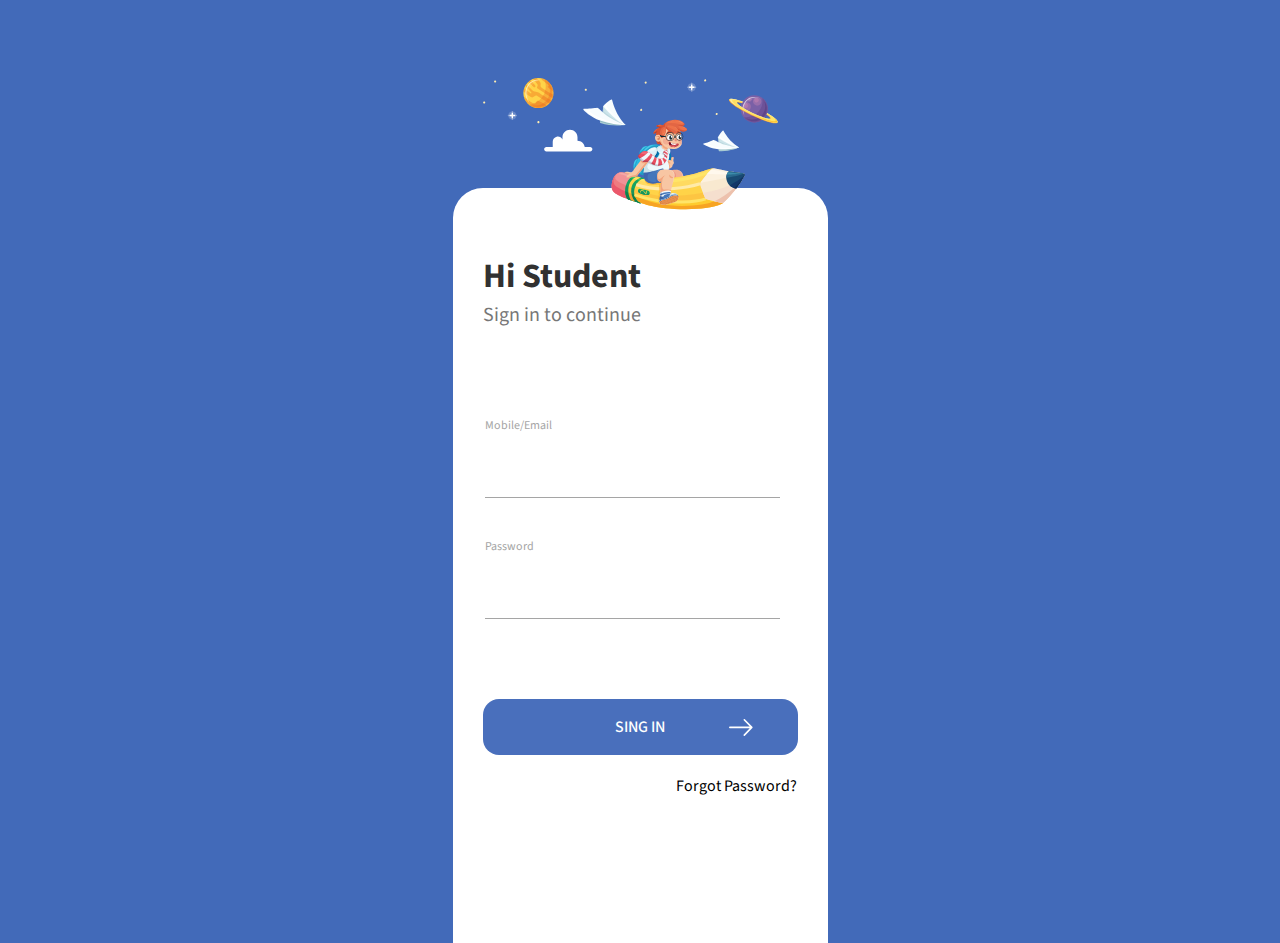
==== index.html @ 83f214ba "Rename login2.html to index.html" ====
<!DOCTYPE html>
<html lang="es">
<head>
    <meta charset="UTF-8">
    <meta http-equiv="X-UA-Compatible" content="IE=edge">
    <meta name="viewport" content="width=device-width, initial-scale=1.0">
    <title>login2</title>

    <link rel="stylesheet" href="css/movil-login2.css">

    <link rel="preconnect" href="https://fonts.googleapis.com">
    <link rel="preconnect" href="https://fonts.gstatic.com" crossorigin>
    <link href="https://fonts.googleapis.com/css2?family=Source+Sans+Pro:wght@200;400;700&display=swap" rel="stylesheet">
    <script src="https://cdnjs.cloudflare.com/ajax/libs/jquery/1.12.4/jquery.min.js"></script>

</head>
<body>

    <div class="login2-background">
        
        <section class="banner-login2">
            <section class="section1">
            <img class="banlogin_img" src="img/vector.svg" alt="">
            </section>

             <section class="section2">
            <h2>Hi Student</h2>
            <span>Sign in to continue</span>
             </section>

        </section>

        <section class="banner-login">
            <form class="formulario"></form>
            
                    <br><br> <br><br>
                    <label class="formulario_label">Mobile/Email <input  type="text"></label>
                    <label class="formulario_label">Password <input class="input_password"  type="password"></label>
                    <button>
                        SING IN
                        <img src="img/right.svg" alt="">
                    </button>
                    <label class="forgot-pass" >Forgot Password?</label>
                </section>
        

    </div>
    
</body>
</html>
---- css/movil-login2.css ----
*{
    margin:0;
    padding:0;
    box-sizing: border-box;
}

.banner-login2{
    max-width:375px;
    height:auto;
}

.login2-background{
    
    background-color:rgba(52, 95, 180, 0.931);
    padding-top:3rem;

    display:flex;
    flex-direction:column;
    align-items:center;

    font-family: 'Source Sans Pro', sans-serif; 

}



.banner-login2 img{
    align-self: flex-end;
    width:325.19px;
    height:161.33px;
    padding-left: 30px;
    margin-top:15px;


}

.section1{
    position:absolute;
    z-index: 3;
}

.section2{
    background-color:white;
    border-radius:30px 30px 0px 0px  ;
    width:375px;
    padding:0px 40px 0px 30px;
    position:relative;
    margin-top:140px;
    z-index: 1;

}

.banner-login2 h2{
    color:rgba(49, 49, 49, 1);
    font-size: 34px;
    padding:4rem 2rem 0rem 0rem;
}
.banner-login2 span{
    font-weight: normal;
    font-size: 20px;
    color:rgba(119, 119, 119, 1);
    padding:0rem 2rem 0rem 0rem;
}

.banner-login{
    max-width:375px;
    height:auto;
    background-color: #ffff;
   
  
    display:flex;
    flex-direction: column;
}

.formulario{
    width: 31.5rem;
    margin:auto;

    display:flex;
    flex-direction: column;
}

.formulario_label{
    font-size:12px;
    color:rgba(165, 165, 165, 1);

    display:flex;
    flex-direction:column;
    margin: 0rem 3rem 2.5rem 2rem;
}

.formulario_label input{
    width:100%;
    border:none;
    height:4rem;
    border-bottom: 1px solid rgba(165, 165, 165, 1);
    outline:none;
    font-size: 16px;

}

.input_password{
    height:auto;
    padding:0px 0px 0px 0px;
    width: 100%;
    position:asolute;
}

.formulario_label{
    position:relative;
    justify-content:space-around;

}

.formulario_label img{
    width:1.5rem;
    position:absolute;
    right:2.8rem;
   
}

.icon{
    display:block;
    height: 12.500717163085938px;
    width: 18.32000732421875px;
    right: 90px;
    margin:8px 0px 0px 0px;

}

.input_password{
    height:auto;
    padding:0px 0px 0px 0px;
    width: 100%;
    position:asolute;
}

.formulario_label{
    position:relative;
    justify-content:space-around;

}

.formulario_label img{
    width:1.5rem;
    position:absolute;
    right:2.8rem;
   
}

.icon{
    display:block;
    height: 12.500717163085938px;
    width: 18.32000732421875px;
    right: 90px;
    margin:8px 0px 0px 0px;

}

.banner-login button{
    font-family: 'Source Sans Pro', sans-serif;
    font-size:16px;
    height: 3.5rem;
    border-radius:1rem;
    background-color:rgba(52, 95, 180, 0.897);
    color:white;
    font-weight:500;
    margin: 40px 30px 0px 30px;
    border-style:none;
    cursor:pointer;

    display: flex;
    flex-direction:column;
    justify-content:center;
    align-items: center;

    position:relative;
}

.banner-login button img{
    width:1.5rem;
    position:absolute;
    right:2.8rem;
}

.forgot-pass{
    font-family: 'Source Sans Pro', sans-serif; 
    align-self: flex-end;
    margin:20px 31px 146px 0px;
}
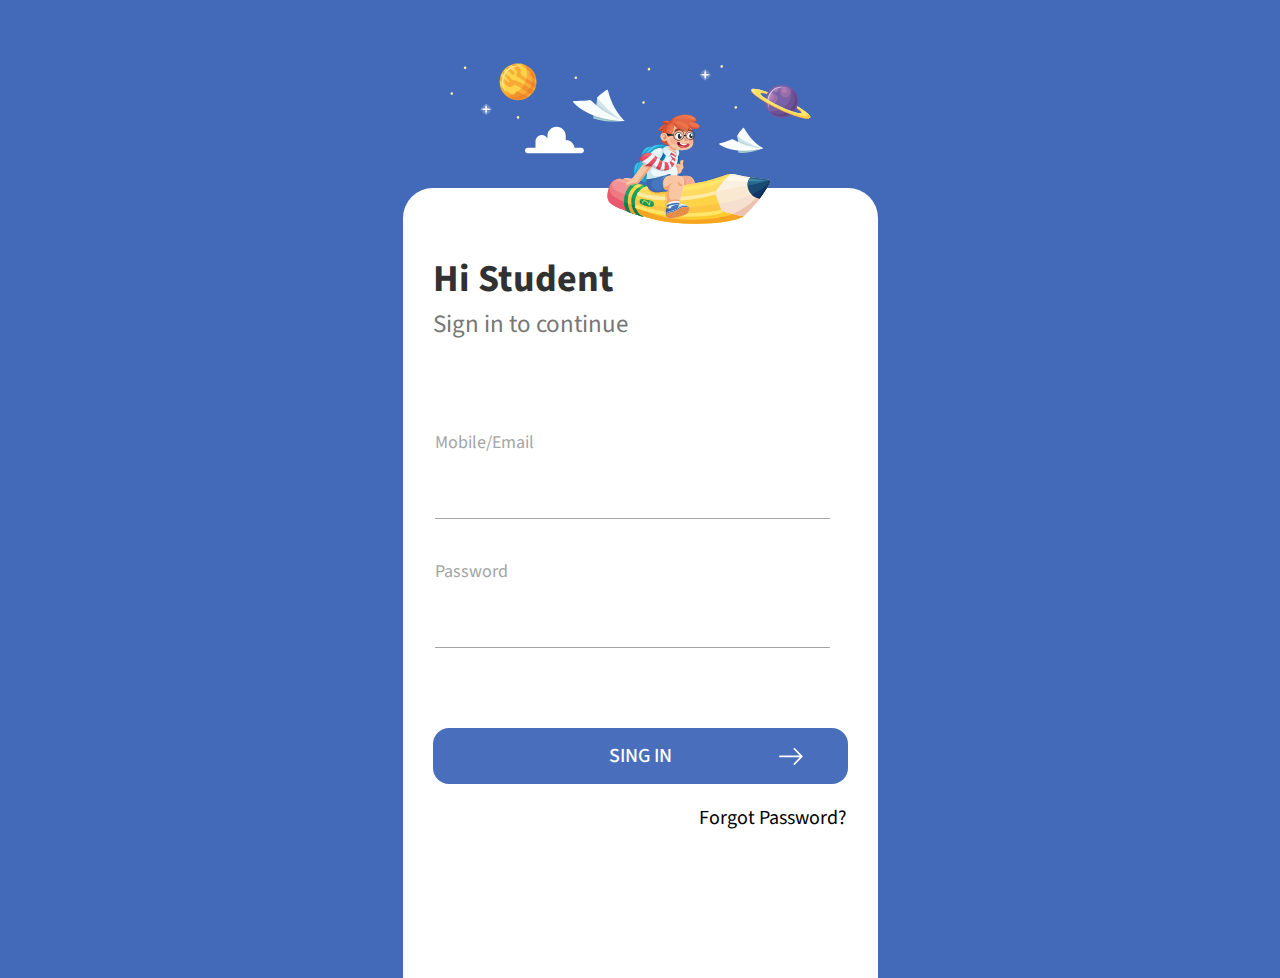
==== commit 958b8e72: "Update index.html" ====
--- a/index.html
+++ b/index.html
@@ -7,6 +7,8 @@
     <title>login2</title>
 
     <link rel="stylesheet" href="css/movil-login2.css">
+    <link rel="stylesheet" href="css/Tableta/tableta_login2.css" media="(min-width:768px)">
+    <link rel="stylesheet" href="css/escritorio/login2_escritorio.css" media="(min-width:1366px)">
 
     <link rel="preconnect" href="https://fonts.googleapis.com">
     <link rel="preconnect" href="https://fonts.gstatic.com" crossorigin>
--- a/css/Tableta/tableta_login2.css
+++ b/css/Tableta/tableta_login2.css
@@ -0,0 +1,51 @@
+.banner-login2{
+    max-width:475px;
+    height:auto;
+}
+
+.banner-login2 img{
+    align-self: flex-end;
+    width:425.19px;
+    height:161.33px;
+    padding-left: 30px;
+    margin-top:15px;
+
+}
+
+.banner-login2 h2{
+    font-size: 38px;   
+}
+.banner-login2 span{ 
+    font-size: 25px;
+}
+
+.section2{
+    width:475px;
+    
+    position:relative;
+    margin-top:140px;
+    z-index: 1;
+
+}
+
+/*------------------------------------------*/
+
+.banner-login{
+    max-width:475px;
+}
+
+.formulario_label{
+    font-size:18px;
+}
+
+.formulario_label input{
+    font-size: 20px;
+}
+
+.banner-login button{
+    font-size:20px;
+}
+
+.forgot-pass{
+   font-size:20px;
+}
--- a/css/escritorio/login2_escritorio.css
+++ b/css/escritorio/login2_escritorio.css
@@ -0,0 +1,63 @@
+.login2-background{
+    
+height:950px;
+
+}
+
+.banner-login2{
+    max-width:575px;
+    height:auto;
+    
+}
+
+.banner-login2 img{
+    align-self: flex-end;
+    width:525.19px;
+    height:181.33px;
+    padding-left: 30px;
+    margin-top:15px;
+
+}
+
+.banner-login2 h2{
+    font-size: 40px;   
+}
+.banner-login2 span{ 
+    font-size: 28px;
+}
+
+.section2{
+    width:504px;
+    
+    position:relative;
+    margin-top:150px;
+    z-index: 1;
+
+}
+
+/*------------------------------------------*/
+
+.banner-login{
+    max-width:575px;
+    height:550px;
+
+    border-radius: 0 0 30px 30px;
+}
+
+.formulario_label{
+    font-size:20px;
+}
+
+.formulario_label input{
+    font-size: 20px;
+}
+
+.banner-login button{
+    font-size:23px;
+
+    padding:10px 0px 10px 0px;
+}
+
+.forgot-pass{
+   font-size:23px;
+}
